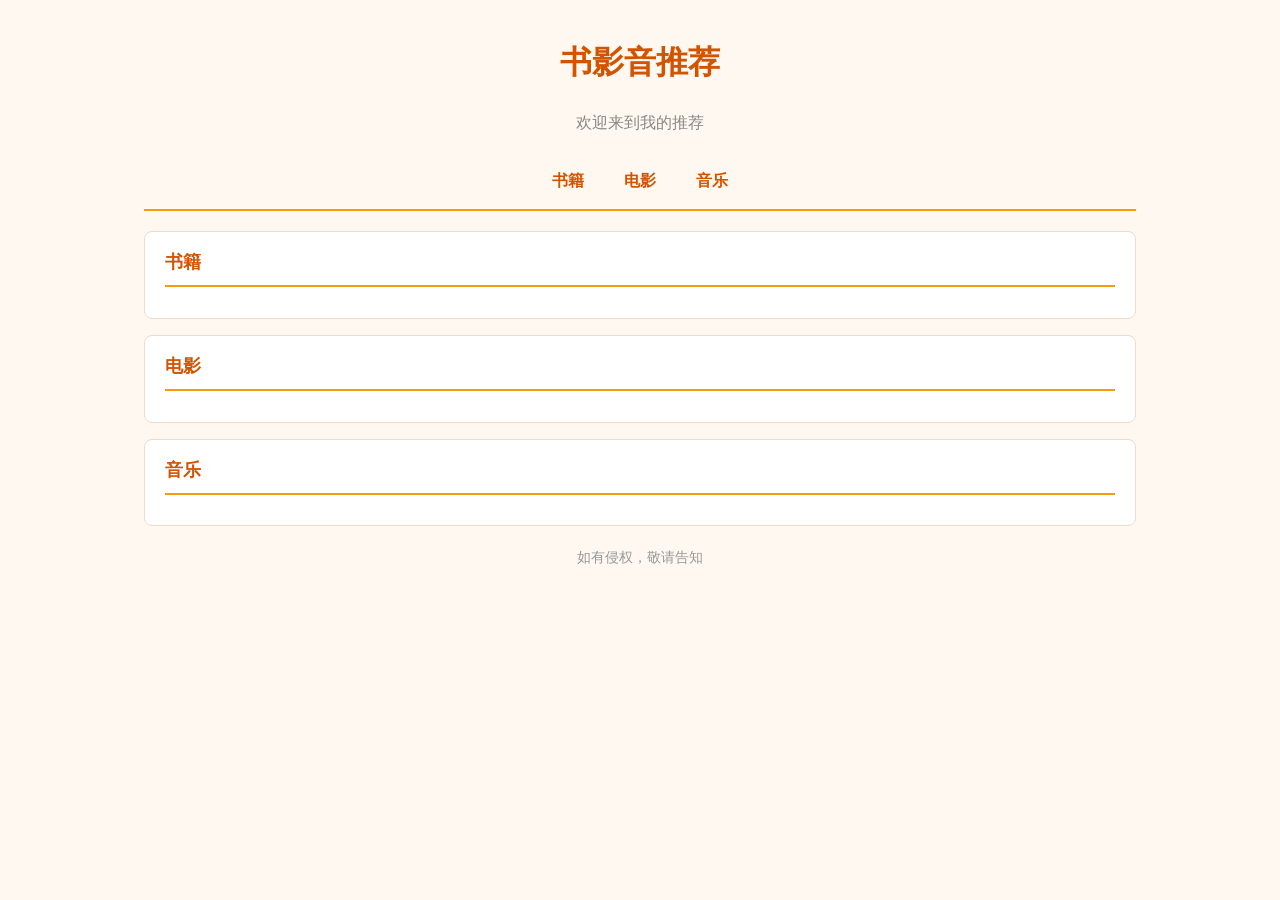
==== 自主实践/index.html @ 8697a0dc "添加课程展示页结构与Flex导航" ====
<!DOCTYPE html>
<html lang="zh-CN">
<head>
  <meta charset="UTF-8">
  <meta name="viewport" content="width=device-width, initial-scale=1.0">
  <title>书影音推荐</title>
  <link rel="stylesheet" href="css/course.css">
</head>
<body>
  <header>
    <h1>书影音推荐</h1>
    <p>欢迎来到我的推荐</p>
  </header>
  <nav>
    <a href="#book">书籍</a>
    <a href="#film">电影</a>
    <a href="#music">音乐</a>
  </nav>
  <main>
    <section id="book">
      <h2>书籍</h2>
    </section>
    <section id="film">
      <h2>电影</h2>
    </section>
    <section id="music">
      <h2>音乐</h2>
    </section>
  </main>
  <footer>
    <p>如有侵权，敬请告知</p>
  </footer>
</body>
</html>
---- 自主实践/css/course.css ----
*{
  box-sizing: border-box;
}
body{
  font-family: "Microsoft YaHei", "PingFang SC", sans-serif;
  color: #333;
  line-height: 1.6;
  margin: 0 auto;
  max-width: 1024px;
  padding: 16px;
  background-color: #fff8f0;
}
header{
  text-align: center;
  color: #d35400;
}
header p{
  color: #888;
}
nav{
  display: flex;
  justify-content: center;
  gap: 24px;
  flex-wrap: wrap;
  padding: 12px 0;
  border-bottom: 2px solid #f39c12;
  margin-bottom: 20px;
}
nav a{
  color: #d35400;
  text-decoration: none;
  font-weight: bold;
  padding: 4px 8px;
}
nav a:hover{
  color: #e67e22;
}
section{
  background: #fff;
  border: 1px solid #f0dcc8;
  border-radius: 8px;
  padding: 16px 20px;
  margin-bottom: 16px;
}
section h2{
  margin-top: 0;
  padding-bottom: 8px;
  border-bottom: 2px solid #f39c12;
  font-size: 18px;
  color: #d35400;
}
footer{
  text-align: center;
  color: #999;
  font-size: 14px;
  margin-top: 20px;
}
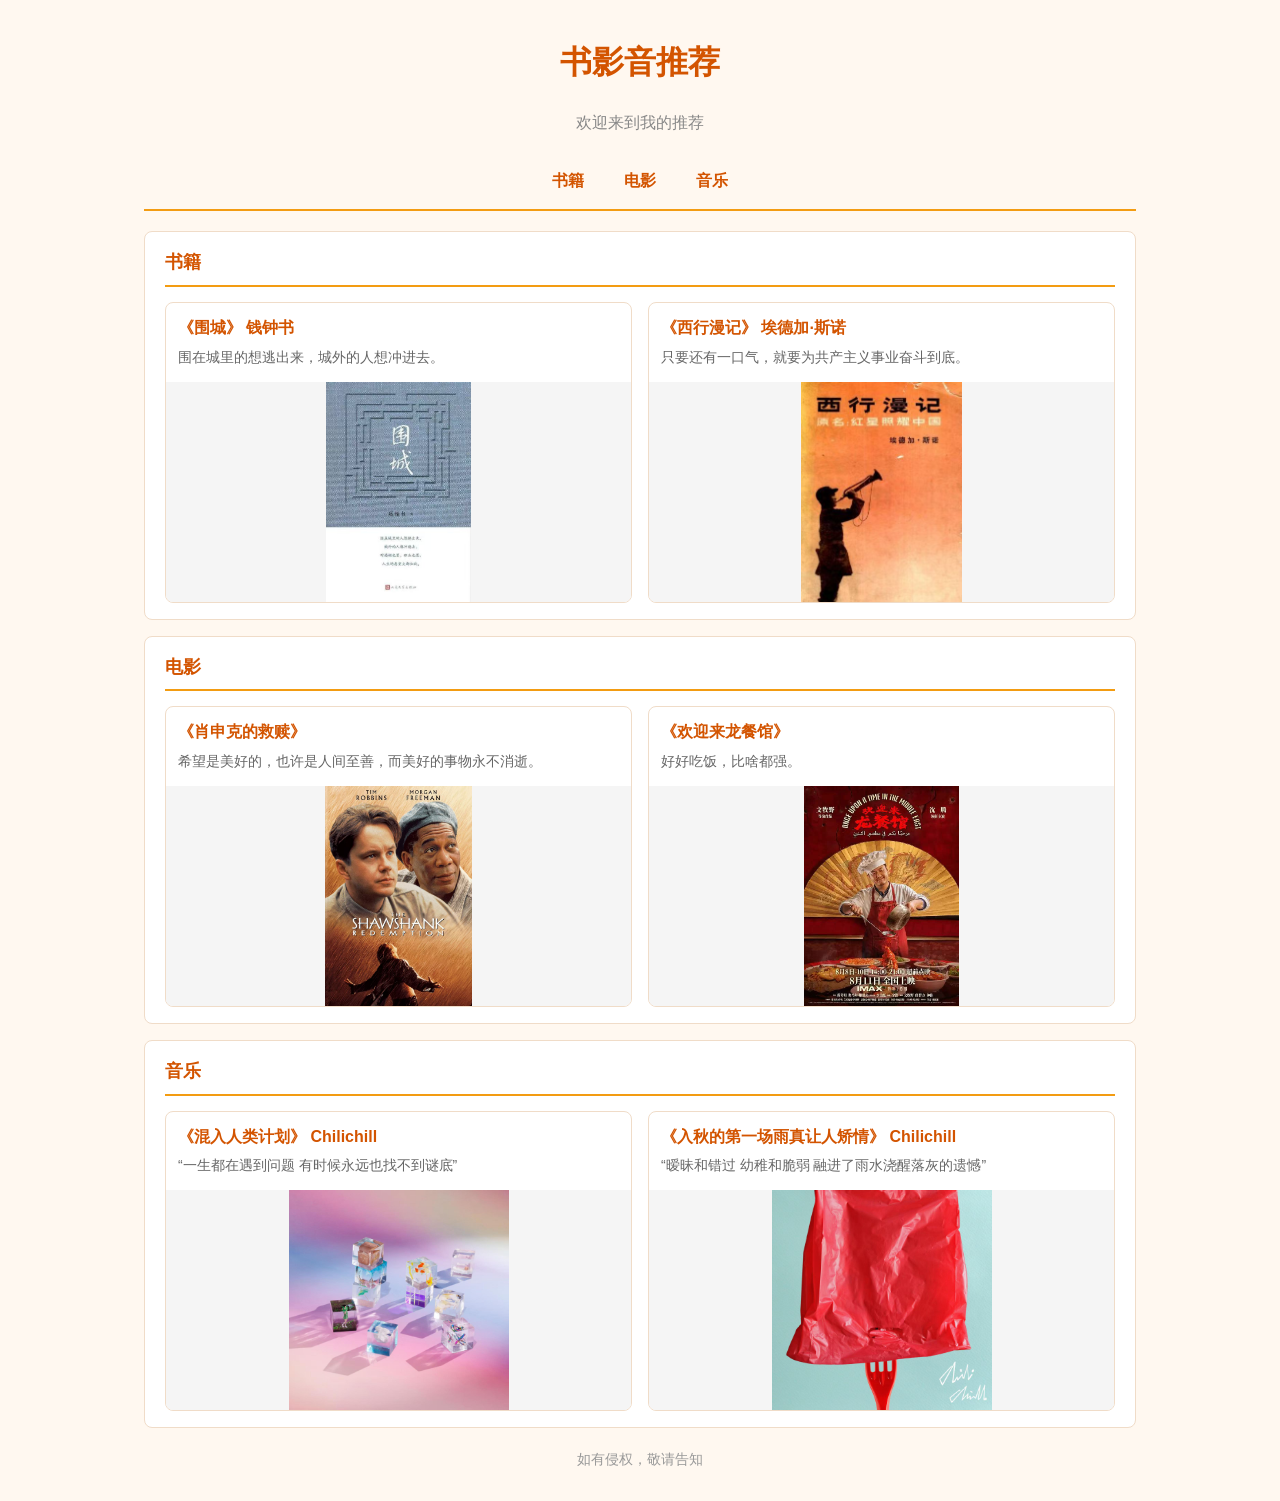
==== commit f0ecb6ee: "添加Grid卡片墙与响应式断点" ====
--- a/自主实践/index.html
+++ b/自主实践/index.html
@@ -19,12 +19,48 @@
   <main>
     <section id="book">
       <h2>书籍</h2>
+        <div class="card-wall">
+          <article class="card">
+            <h3>《围城》 钱钟书</h3>
+            <p>围在城里的想逃出来，城外的人想冲进去。</p>
+            <img src="images/围城.jpg" alt="围城" width="200" height="auto">
+          </article>
+          <article class="card">
+            <h3>《西行漫记》 埃德加·斯诺</h3>
+            <p>只要还有一口气，就要为共产主义事业奋斗到底。</p>
+            <img src="images/西行漫记.jpg" alt="西行漫记" width="200" height="auto">
+          </article>
+        </div>
     </section>
     <section id="film">
       <h2>电影</h2>
+        <div class="card-wall">
+          <article class="card">
+            <h3>《肖申克的救赎》</h3>
+            <p>希望是美好的，也许是人间至善，而美好的事物永不消逝。</p>
+            <img src="images/肖申克的救赎.jpg" alt="肖申克的救赎" width="200" height="auto">
+          </article>
+          <article class="card">
+            <h3>《欢迎来龙餐馆》</h3>
+            <p>好好吃饭，比啥都强。</p>
+            <img src="images/欢迎来龙餐馆.jpg" alt="欢迎来龙餐馆" width="200" height="auto">
+          </article>
+        </div>
     </section>
     <section id="music">
       <h2>音乐</h2>
+        <div class="card-wall">
+            <article class="card">
+              <h3>《混入人类计划》 Chilichill</h3>
+              <p>“一生都在遇到问题 有时候永远也找不到谜底”</p>
+              <img src="images/混入人类计划.jpg" alt="混入人类计划" width="200" height="auto">
+            </article>
+            <article class="card">
+              <h3>《入秋的第一场雨真让人矫情》 Chilichill</h3>
+              <p>“暧昧和错过 幼稚和脆弱 融进了雨水浇醒落灰的遗憾”</p>
+              <img src="images/入秋的第一场雨真让人矫情.jpg" alt="入秋的第一场雨真让人矫情" width="200" height="auto">
+            </article>
+        </div>
     </section>
   </main>
   <footer>
--- a/自主实践/css/course.css
+++ b/自主实践/css/course.css
@@ -54,4 +54,42 @@
   color: #999;
   font-size: 14px;
   margin-top: 20px;
+}
+.card-wall{
+    display: grid;
+    grid-template-columns: repeat(auto-fit, minmax(240px, 1fr));
+    gap: 16px;
+    margin-top: 12px;
+}
+.card{
+    display: flex;
+    flex-direction: column;
+    background: #fff;
+    border: 1px solid #f0dcc8;
+    border-radius: 8px;
+    overflow: hidden;
+    transition: box-shadow 0.2s;
+}
+.card:hover{
+    box-shadow: 0 4px 12px rgba(0, 0, 0, 0.1);
+}
+.card img{
+    width: 100%;
+    height: 220px;
+    object-fit: contain;
+    background-color: #f5f5f5;
+    display: block;
+    flex-shrink: 0;
+}
+.card h3{
+    margin: 12px 12px 6px;
+    font-size: 16px;
+    color: #d35400;
+}
+.card p{
+    margin: 0 12px 14px;
+    font-size: 14px;
+    color: #666;
+    line-height: 1.5;
+    flex-grow: 1;
 }
